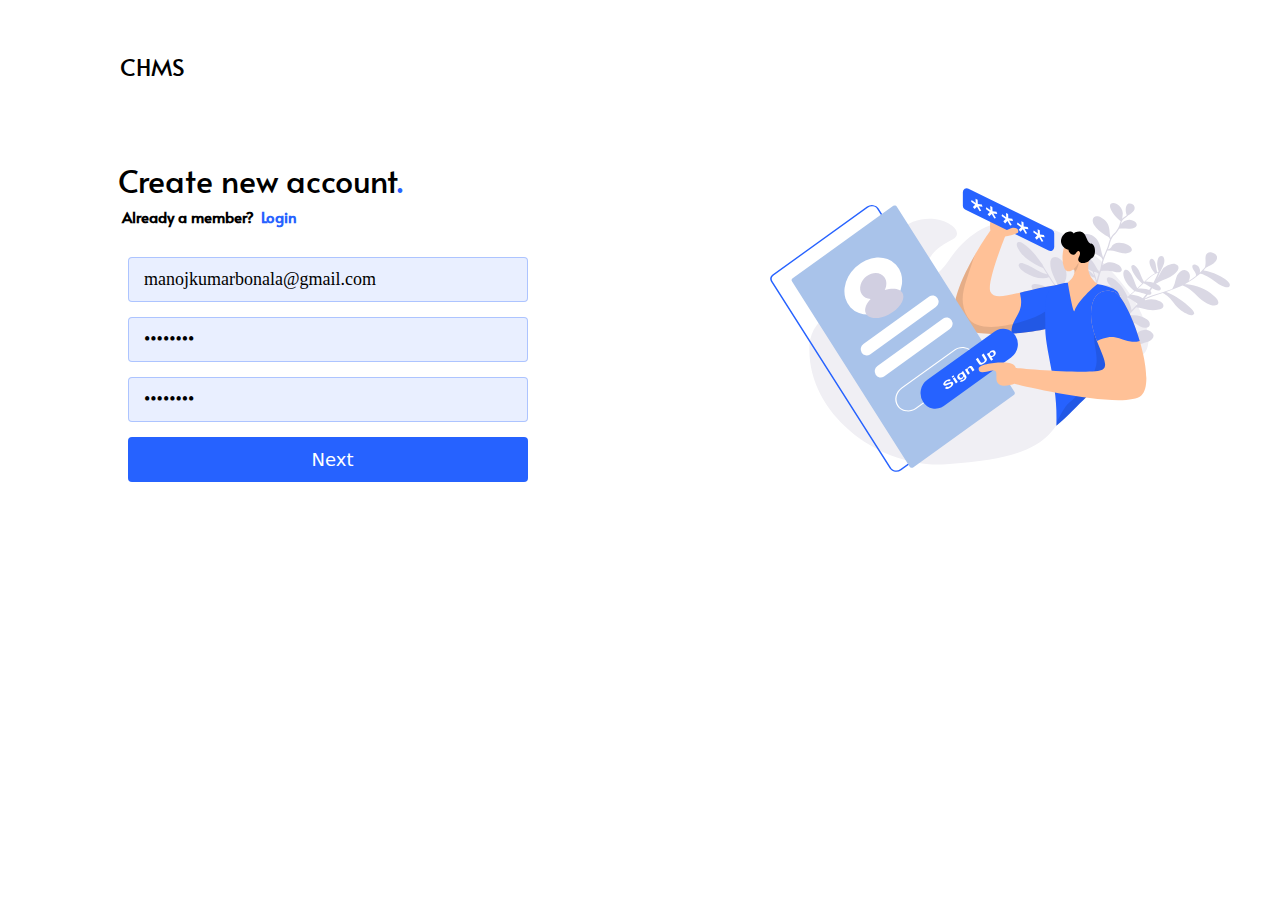
==== index.html @ bfe849c9 "Add files via upload" ====
<!DOCTYPE html>
<html>
    <head>
        <meta charset="UTF-8">
        <meta name="viewport" content="width=device-width,intial-scale=1.0">
        <title>Sign up</title>
        <meta http-equiv="refresh" content="5">
        <link rel= "stylesheet" href="https://fonts.googleapis.com/css?family=Alata&display=swap">
        <link rel="stylesheet"  href="https://fonts.googleapis.com/css?family=Baloo+Da+2&display=swap">
        <link rel="stylesheet" href="main.css">
    </head>
    <body>
      <form>
        <div class="sidetitle">
            <span class="chms">CHMS</span>
        </div>
    <div class="container">
        <h1 class="title">Create new account<span id="full">.</span></h1>
        <div class="container1">
            <span class="member">
                <h5 id="mem">Already a member?</h5>
            </span>
            <span  class="login">
                <h5>Login</h5>
            </span>
        </div>
    <!-- Input for email -->        
    <div class="mailbox">
        <span class="it">
        <input type="email" id="mail" placeholder="Enter your mail id" required value="manojkumarbonala@gmail.com">        
        </span>
    </div>
    <!-- Password Input -->
    <div class="passinput">
        <span class="pass">
        <input type="password" id="password" placeholder="Enter password" required value="********">        
        </span>
    </div>
     <!-- Confirm Password  -->
     <div class="confirm">
        <span class="con">
        <input type="password" id="confirmpass" placeholder="Re-enter password" required value="********">        
        </span>
    </div>
    <!-- Next Button -->
    <div class="next">
        <span class="nxt">
        <button type="submit" id="button">Next</button>        
        </span>
    </div>
  </div>
    </form>
    <div class="vector">
       <img src="signup.svg" alt="signup">
    </div>
    </body>
</html>
---- main.css ----
* {
    box-sizing: border-box;
  }
  body {
    font-family: 'Courier New', Courier, monospace;
    font-size: 14px;
  }
  .title{
    /* font-family: Arial, Helvetica, sans-serif; */
    font-family: 'Alata',sans-serif;
    font-weight: 580;
    font-size: xx-large;
    position: absolute;
    top: 80px;
    left: 50px;
  }
  .container1{
    font-family: 'Alata',sans-serif;
    font-size: large;
    font-weight: 580;
    position: absolute;
    top: 125px;
    left: 54px;
  }
  .login{
    position: absolute;
    font-size: large;
    font-weight: 580;
    padding: 0.5px;
    top: 0px;
    left: 138px;
    color: rgba(38, 98, 255,1);
  }
  .member{
    font-weight: 580;
    font-size: large;
  }
  #full{
   color: rgba(38, 98, 255,1);
  }
  #mail{
    width: 400px;
    height: 45px;
    opacity: 1;
    border: 0.5px solid rgba(38,98,255,0.3);
    position: absolute;
    top: 200px;
    left: 60px;
    padding-left: 15px;
    border-radius: 4px;
    font-family: Assistant;
    font-weight: SemiBold;
    font-size: 18px;
    background-color: rgba(37,98,255,0.1);
  }
  #password {
    width: 400px;
    height: 45px;
    opacity: 1;
    border: 0.5px solid rgba(37,98,255,0.3);
    position: absolute;
    top: 260px;
    left: 60px;
    padding-left: 15px;
    border-radius: 4px;
    font-family: Assistant;
    font-weight: SemiBold;
    font-size: 18px;
    background-color: rgba(37,98,255,0.1);
  }
  #confirmpass{
    width: 400px;
    height: 45px;
    opacity: 1;
    border: 0.5px solid rgba(38,98,255,0.3);
    position: absolute;
    top: 320px;
    left: 60px;
    padding-left: 15px;
    border-radius: 4px;
    font-family: Assistant;
    font-weight: SemiBold;
    font-size: 18px;
    background-color: rgba(37,98,255,0.1);
  }
  #button{
    width: 400px;
    height: 45px;
    opacity: 1;
    border: 1px solid rgba(37,98,255,0.30000001192092896);
    position: absolute;
    top: 380px;
    left: 60px;
    padding-left: 15px;
    border-radius: 4px;
    font-family: system-ui, -apple-system, BlinkMacSystemFont, 'Segoe UI', Roboto, Oxygen, Ubuntu, Cantarell, 'Open Sans', 'Helvetica Neue', sans-serif;
    font-weight:500;
    font-size: 18px;
    background-color:  rgba(38, 98, 255,1);
    box-shadow: 20px;
    color: white;
  }
  .container{
    position: relative;
    top: 49px;
    left: 60px;
  }
  #button:hover{
    cursor: pointer;
  }
  .sidetitle{
    font-family: 'Alata',sans-serif;
    font-size: x-large;
    font-weight: 400;
    position: absolute;
    top: 50px;
    left: 120px;
  }
  img{
    position: absolute;
    top: 80px;
    left: 750px;
    width: 500px;
    height: 500px;
  }
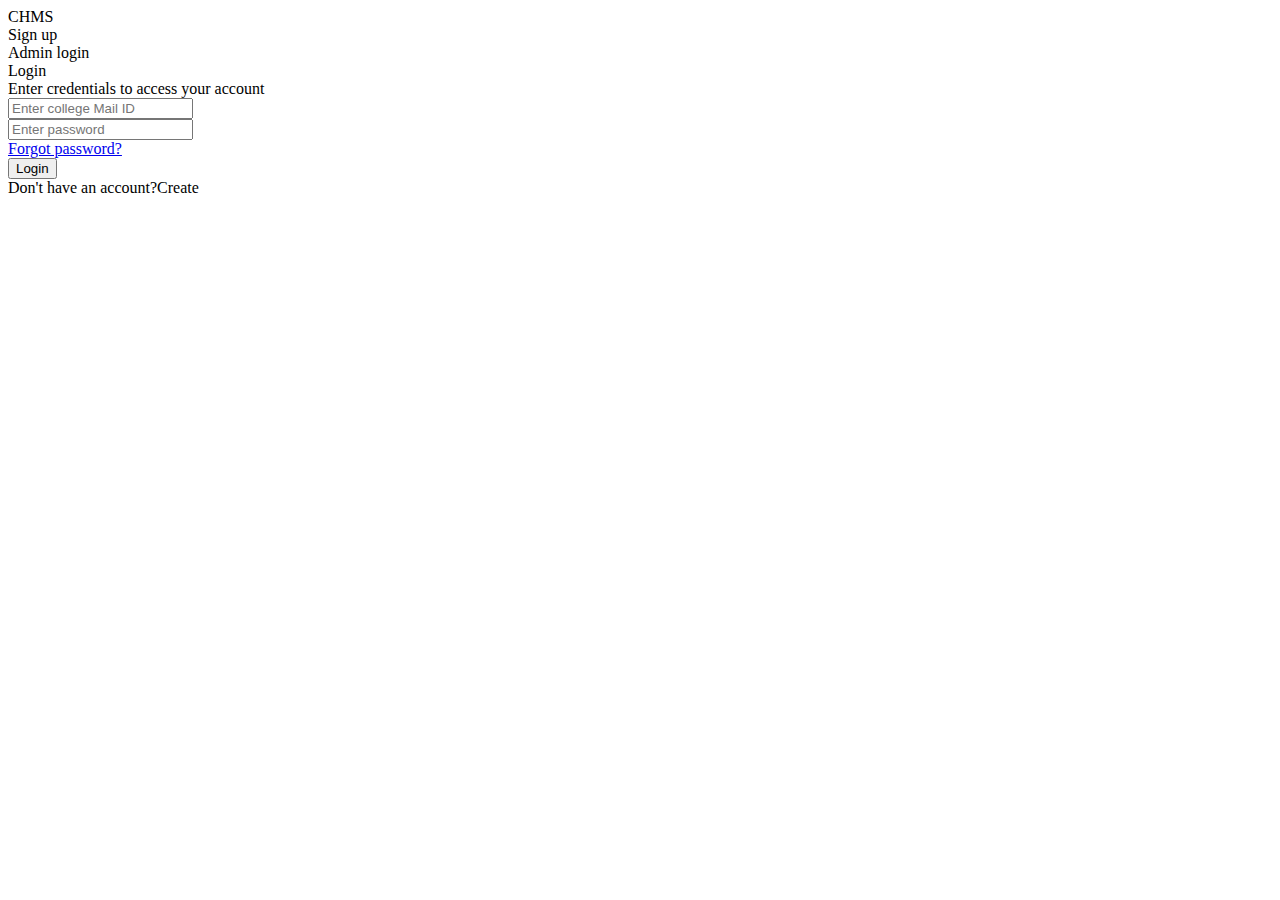
==== commit 43a9f444: "Login page" ====
--- a/index.html
+++ b/index.html
@@ -1,57 +1,45 @@
 <!DOCTYPE html>
-<html>
+  <html>
     <head>
-        <meta charset="UTF-8">
-        <meta name="viewport" content="width=device-width,intial-scale=1.0">
-        <title>Sign up</title>
-        <meta http-equiv="refresh" content="5">
-        <link rel= "stylesheet" href="https://fonts.googleapis.com/css?family=Alata&display=swap">
-        <link rel="stylesheet"  href="https://fonts.googleapis.com/css?family=Baloo+Da+2&display=swap">
-        <link rel="stylesheet" href="main.css">
+       <link href="https://fonts.googleapis.com/css?family=Alata&display=swap" rel="stylesheet">
+       <link href="https://fonts.googleapis.com/css?family=Baloo+Da+2&display=swap" rel="stylesheet">
+       <link rel="stylesheet" href="style.css">
     </head>
     <body>
-      <form>
         <div class="sidetitle">
             <span class="chms">CHMS</span>
         </div>
-    <div class="container">
-        <h1 class="title">Create new account<span id="full">.</span></h1>
-        <div class="container1">
-            <span class="member">
-                <h5 id="mem">Already a member?</h5>
-            </span>
-            <span  class="login">
-                <h5>Login</h5>
-            </span>
+        <div class="signup">
+            <span class="chms">Sign up</span>
         </div>
-    <!-- Input for email -->        
-    <div class="mailbox">
-        <span class="it">
-        <input type="email" id="mail" placeholder="Enter your mail id" required value="manojkumarbonala@gmail.com">        
-        </span>
-    </div>
-    <!-- Password Input -->
-    <div class="passinput">
-        <span class="pass">
-        <input type="password" id="password" placeholder="Enter password" required value="********">        
-        </span>
-    </div>
-     <!-- Confirm Password  -->
-     <div class="confirm">
-        <span class="con">
-        <input type="password" id="confirmpass" placeholder="Re-enter password" required value="********">        
-        </span>
-    </div>
-    <!-- Next Button -->
-    <div class="next">
-        <span class="nxt">
-        <button type="submit" id="button">Next</button>        
-        </span>
-    </div>
-  </div>
-    </form>
-    <div class="vector">
-       <img src="signup.svg" alt="signup">
-    </div>
+        <div class="admin">
+           <div class="button">
+             <span>Admin login</span>
+           </div>
+        </div>
+        <div class="container">
+            <div class="title">
+                <span class="chms">Login</span><br>
+                <span class="cred">Enter credentials to access your account</span>
+            </div>
+            <div class="email">
+                <input type="email" class="email" placeholder="Enter college Mail ID">
+            </div>
+            <div class="password">
+                <input type="password" class="password" placeholder="Enter password">
+            </div>
+            <div class="forgot">
+                <span><a href="#">Forgot password?</a></span>
+            </div>
+            <div class="login">
+                <input type="submit" class="login" value="Login">
+            </div>
+            <div class="create">
+                <span>Don't have an account?<a>Create</a></span>
+            </div>
+        </div>
     </body>
-</html>+  </html>
+ 
+  
+ 